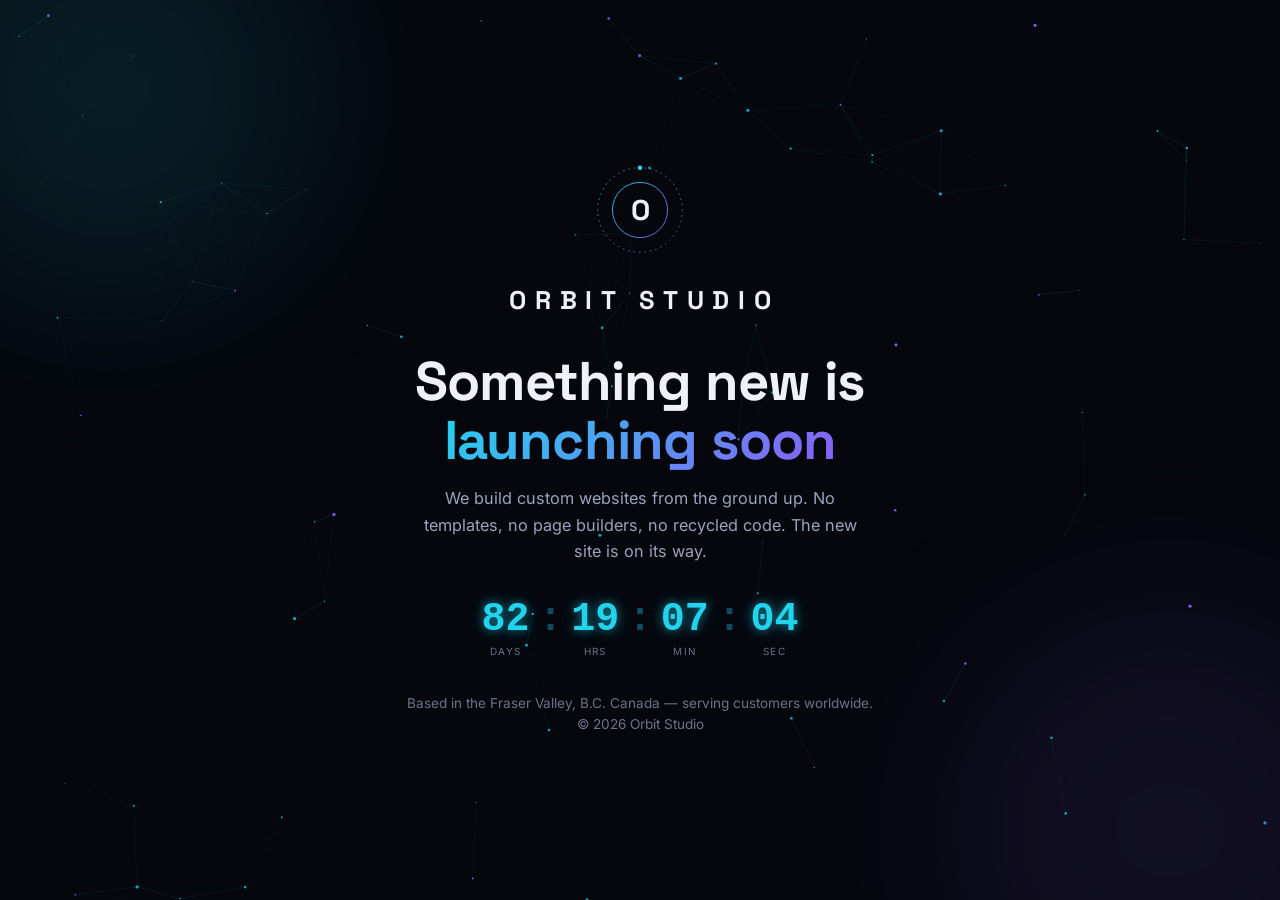
==== coming-soon.html @ 431dcc99 "Initial commit — Orbit Studio site Hand-written static site, no framework or build step.  Pages: - i" ====
<!DOCTYPE html>
<html lang="en">
<head>
<meta charset="UTF-8">
<meta name="viewport" content="width=device-width, initial-scale=1">
<title>Orbit Studio &mdash; Coming Soon</title>
<meta name="description" content="Orbit Studio is launching soon. Custom-built websites, designed and coded from the ground up. Based in the Fraser Valley, B.C. — serving customers worldwide.">

<!-- Deliberately a single self-contained file (styles and script inline, no
     local asset references). A holding page usually goes up on its own at
     the domain root before the rest of the site exists, so it shouldn't
     depend on css/, js/ or any image file being uploaded alongside it. -->

<link rel="icon" href="data:image/svg+xml,%3Csvg xmlns='http://www.w3.org/2000/svg' viewBox='0 0 100 100'%3E%3Ccircle cx='50' cy='50' r='44' fill='none' stroke='%2322d3ee' stroke-width='6'/%3E%3Ccircle cx='50' cy='10' r='8' fill='%238b5cf6'/%3E%3C/svg%3E">

<link rel="preconnect" href="https://fonts.googleapis.com">
<link rel="preconnect" href="https://fonts.gstatic.com" crossorigin>
<link href="https://fonts.googleapis.com/css2?family=Space+Grotesk:wght@500;600;700&family=Inter:wght@400;500;600&display=swap" rel="stylesheet">

<style>
  :root {
    --bg: #05070d;
    --surface: #10141f;
    --border: rgba(255, 255, 255, 0.08);
    --border-strong: rgba(255, 255, 255, 0.16);
    --text-primary: #eef1f8;
    --text-secondary: #9aa3ba;
    --text-muted: #6b7386;
    --cyan: #22d3ee;
    --violet: #8b5cf6;
    --gradient: linear-gradient(135deg, var(--cyan), var(--violet));
    --font-head: "Space Grotesk", "Inter", system-ui, sans-serif;
    --font-body: "Inter", system-ui, sans-serif;
    --radius-full: 999px;
  }

  * { box-sizing: border-box; }
  html, body { height: 100%; }
  body {
    margin: 0;
    background: var(--bg);
    color: var(--text-primary);
    font-family: var(--font-body);
    -webkit-font-smoothing: antialiased;
    display: flex;
    align-items: center;
    justify-content: center;
    padding: 2rem 1.25rem;
    position: relative;
    overflow-x: hidden;
  }

  #stars { position: fixed; inset: 0; width: 100%; height: 100%; z-index: 0; }
  .glow {
    position: fixed; border-radius: 50%; filter: blur(90px); opacity: 0.5;
    pointer-events: none; z-index: 0;
  }
  .glow--a { width: 420px; height: 420px; background: rgba(34, 211, 238, 0.22); top: -120px; left: -100px; }
  .glow--b { width: 460px; height: 460px; background: rgba(139, 92, 246, 0.2); bottom: -160px; right: -120px; }

  .wrap { position: relative; z-index: 1; width: 100%; max-width: 560px; text-align: center; }

  .mark { width: 92px; margin: 0 auto 1.75rem; display: block; }
  .mark svg { width: 100%; height: auto; display: block; }
  .mark__letter { font-family: var(--font-head); font-size: 62px; font-weight: 700; fill: var(--text-primary); }
  .ring-spin { transform-origin: 100px 100px; animation: spin 26s linear infinite; }

  .wordmark {
    font-family: var(--font-head);
    font-size: clamp(1.25rem, 4vw, 1.6rem);
    font-weight: 700;
    letter-spacing: 0.34em;
    padding-left: 0.34em; /* optical centering against the letter-spacing */
    margin: 0 0 2.25rem;
  }

  h1 {
    font-family: var(--font-head);
    font-size: clamp(2.1rem, 8vw, 3.4rem);
    font-weight: 700;
    line-height: 1.08;
    margin: 0 0 1rem;
    letter-spacing: -0.015em;
  }
  h1 .accent {
    background: var(--gradient);
    -webkit-background-clip: text;
    background-clip: text;
    color: transparent;
  }

  .lede { color: var(--text-secondary); font-size: 1.02rem; line-height: 1.6; margin: 0 auto 2.25rem; max-width: 44ch; }

  .sr-only {
    position: absolute; width: 1px; height: 1px; padding: 0; margin: -1px;
    overflow: hidden; clip: rect(0 0 0 0); white-space: nowrap; border: 0;
  }

  /* Decorative countdown — there's no launch date yet, so the digits just
     re-randomise on a steady interval to read as "live" (see the script),
     matching the countdown on the Requiem work card. */
  .countdown { margin: 0 0 2.25rem; }
  .countdown__row { display: flex; align-items: flex-start; justify-content: center; gap: 0.5rem; }
  .countdown__unit { display: flex; flex-direction: column; align-items: center; gap: 0.3rem; min-width: 3.1rem; }
  .countdown__num {
    font-family: "Courier New", ui-monospace, monospace;
    font-weight: 700;
    font-size: clamp(1.7rem, 6vw, 2.5rem);
    font-variant-numeric: tabular-nums; /* stops the digits jittering as they tick */
    color: var(--cyan);
    text-shadow: 0 0 10px rgba(34, 211, 238, 0.55), 0 0 24px rgba(34, 211, 238, 0.25);
    line-height: 1;
  }
  .countdown__label {
    font-size: 0.62rem; letter-spacing: 0.14em; text-transform: uppercase;
    color: var(--text-muted);
  }
  .countdown__sep {
    font-family: "Courier New", ui-monospace, monospace;
    font-weight: 700;
    font-size: clamp(1.7rem, 6vw, 2.5rem);
    color: rgba(34, 211, 238, 0.35);
    line-height: 1;
    animation: blink 1s step-end infinite;
  }
  .countdown__live {
    font-family: var(--font-head); font-weight: 600;
    font-size: 1.15rem; color: var(--cyan); margin: 0;
  }
  @keyframes blink { 50% { opacity: 0.2; } }

  /* Hidden unless NOTIFY_ENDPOINT is configured — see the note in the script.
     A signup box that silently bins the address is worse than no box. */
  .notify { display: none; margin-bottom: 2.25rem; }
  .notify.is-enabled { display: block; }
  .notify__form { display: flex; gap: 0.6rem; flex-wrap: wrap; justify-content: center; }
  .notify__input {
    flex: 1 1 220px; min-width: 0; padding: 0.8rem 1.1rem;
    background: rgba(5, 7, 13, 0.7); border: 1px solid var(--border-strong);
    border-radius: var(--radius-full); color: var(--text-primary);
    font-family: var(--font-body); font-size: 0.95rem;
    transition: border-color 180ms ease;
  }
  .notify__input::placeholder { color: var(--text-muted); }
  .notify__input:focus { outline: none; border-color: var(--cyan); }
  .notify__btn {
    flex: 0 0 auto; padding: 0.8rem 1.6rem; border: none; border-radius: var(--radius-full);
    background: var(--gradient); color: #051019;
    font-family: var(--font-head); font-weight: 600; font-size: 0.95rem; cursor: pointer;
    transition: opacity 180ms ease;
  }
  .notify__btn:hover { opacity: 0.9; }
  .notify__btn:disabled { opacity: 0.6; cursor: default; }
  .notify__msg { margin: 0.75rem 0 0; font-size: 0.88rem; min-height: 1.2em; color: var(--text-secondary); }
  .notify__msg.is-error { color: #f87171; }
  .notify__msg.is-ok { color: #34d399; }

  .meta { color: var(--text-muted); font-size: 0.85rem; line-height: 1.6; margin: 0; }

  /* --- Ship cursor -------------------------------------------------------
     Same effect as the site's intro screen: a ship that lags behind the
     real pointer and turns to face the way it's travelling, leaving a
     rocket trail. Reproduced inline rather than pulled from css/styles.css
     so this page stays deployable on its own. */
  .has-ship-cursor, .has-ship-cursor * { cursor: none !important; }

  .cursor-ship {
    position: fixed; top: 0; left: 0;
    width: 32px; height: 20px;
    margin: -10px 0 0 -16px;
    z-index: 9999;
    pointer-events: none;
    opacity: 0;
    transition: opacity 320ms cubic-bezier(0.16, 1, 0.3, 1);
    will-change: transform;
  }
  .cursor-ship.is-active { opacity: 1; }
  .cursor-ship__svg {
    width: 100%; height: 100%; overflow: visible;
    filter: drop-shadow(0 0 6px rgba(34, 211, 238, 0.55));
  }
  .cursor-ship__glow { fill: var(--cyan); opacity: 0.7; }

  .cursor-dot {
    position: fixed; top: 0; left: 0;
    width: 8px; height: 8px;
    margin: -4px 0 0 -4px;
    border-radius: 50%;
    background: #3b82f6;
    box-shadow: 0 0 6px rgba(59, 130, 246, 0.9), 0 0 12px rgba(59, 130, 246, 0.5);
    z-index: 10000;
    pointer-events: none;
    opacity: 0;
    transition: opacity 320ms cubic-bezier(0.16, 1, 0.3, 1);
    will-change: transform;
  }
  .cursor-dot.is-active { opacity: 1; }

  /* Sits above the background starfield but below .wrap, so the exhaust
     never cuts across the headline the way it would at a higher layer. */
  .cursor-trail { position: fixed; inset: 0; z-index: 0; pointer-events: none; }
  .trail-particle {
    position: absolute; top: 0; left: 0;
    border-radius: 50%;
    background-color: #eaf9ff;
    transform: translate(-50%, -50%) scale(0.7);
    opacity: 0;
  }
  .trail-particle.is-fading-blue { animation: trail-life-blue 8000ms cubic-bezier(0.16, 1, 0.3, 1) forwards; }
  @keyframes trail-life-blue {
    0% {
      opacity: 0.95; background-color: #eaf9ff;
      box-shadow: 0 0 10px rgba(34, 211, 238, 0.9), 0 0 22px rgba(139, 92, 246, 0.5);
      transform: translate(-50%, -50%) scale(0.7); filter: blur(0px);
    }
    8% {
      opacity: 0.92; background-color: #22d3ee;
      box-shadow: 0 0 12px rgba(34, 211, 238, 0.8), 0 0 24px rgba(139, 92, 246, 0.4);
      transform: translate(-50%, -50%) scale(1.05); filter: blur(0.5px);
    }
    18% {
      opacity: 0.75; background-color: #4c6f9c;
      box-shadow: 0 0 6px rgba(76, 111, 156, 0.35);
      transform: translate(-50%, -50%) scale(1.7); filter: blur(1.5px);
    }
    32% {
      opacity: 0.55; background-color: #d9d9dd; box-shadow: none;
      transform: translate(-50%, -50%) scale(2.4); filter: blur(2.5px);
    }
    100% {
      opacity: 0; background-color: #eeeef0; box-shadow: none;
      transform: translate(-50%, -50%) scale(4.4); filter: blur(6px);
    }
  }

  @keyframes spin { to { transform: rotate(360deg); } }

  @media (prefers-reduced-motion: reduce) {
    .ring-spin { animation: none; }
    .cursor-ship, .cursor-dot, .cursor-trail { display: none; }
    .has-ship-cursor, .has-ship-cursor * { cursor: auto !important; }
  }
</style>
</head>
<body>

<canvas id="stars" aria-hidden="true"></canvas>
<div class="glow glow--a" aria-hidden="true"></div>
<div class="glow glow--b" aria-hidden="true"></div>

<div class="cursor-trail" id="cursor-trail" aria-hidden="true"></div>
<div class="cursor-ship" id="cursor-ship" aria-hidden="true">
  <svg viewBox="0 0 32 20" class="cursor-ship__svg">
    <defs>
      <linearGradient id="shipGrad" x1="0%" y1="0%" x2="100%" y2="0%">
        <stop offset="0%" stop-color="#8b5cf6"/>
        <stop offset="100%" stop-color="#22d3ee"/>
      </linearGradient>
    </defs>
    <circle class="cursor-ship__glow" cx="4" cy="10" r="4"/>
    <path d="M28 10 L4 3 L9 10 L4 17 Z" fill="url(#shipGrad)" stroke="#eef1f8" stroke-width="0.6" stroke-linejoin="round"/>
  </svg>
</div>
<div class="cursor-dot" id="cursor-dot" aria-hidden="true"></div>

<main class="wrap">
  <span class="mark" aria-hidden="true">
    <svg viewBox="0 0 200 200">
      <defs>
        <linearGradient id="g" x1="0%" y1="0%" x2="100%" y2="100%">
          <stop offset="0%" stop-color="#22d3ee"/>
          <stop offset="100%" stop-color="#8b5cf6"/>
        </linearGradient>
      </defs>
      <g class="ring-spin">
        <circle cx="100" cy="100" r="92" fill="none" stroke="url(#g)" stroke-width="1.5" stroke-dasharray="2 10" stroke-linecap="round"/>
        <circle cx="100" cy="8" r="5" fill="#22d3ee"/>
      </g>
      <circle cx="100" cy="100" r="60" fill="#05070d" stroke="url(#g)" stroke-width="2"/>
      <text x="100" y="122" text-anchor="middle" class="mark__letter">O</text>
    </svg>
  </span>

  <p class="wordmark">ORBIT STUDIO</p>

  <h1>Something new is <span class="accent">launching soon</span></h1>

  <p class="lede">
    We build custom websites from the ground up. No templates, no page
    builders, no recycled code. The new site is on its way.
  </p>

  <div class="countdown" id="countdown">
    <p class="sr-only" id="countdown-sr"></p>
    <div class="countdown__row" id="countdown-row" aria-hidden="true">
      <span class="countdown__unit"><span class="countdown__num" id="cd-days">00</span><span class="countdown__label">Days</span></span>
      <span class="countdown__sep">:</span>
      <span class="countdown__unit"><span class="countdown__num" id="cd-hrs">00</span><span class="countdown__label">Hrs</span></span>
      <span class="countdown__sep">:</span>
      <span class="countdown__unit"><span class="countdown__num" id="cd-min">00</span><span class="countdown__label">Min</span></span>
      <span class="countdown__sep">:</span>
      <span class="countdown__unit"><span class="countdown__num" id="cd-sec">00</span><span class="countdown__label">Sec</span></span>
    </div>
  </div>

  <div class="notify" id="notify">
    <form class="notify__form" id="notify-form" novalidate>
      <input
        type="email"
        id="notify-email"
        class="notify__input"
        placeholder="you@yourbusiness.com"
        aria-label="Your email address"
        autocomplete="email"
        required
      >
      <button type="submit" class="notify__btn" id="notify-btn">Notify Me</button>
    </form>
    <p class="notify__msg" id="notify-msg" role="status" aria-live="polite"></p>
  </div>

  <p class="meta">
    Based in the Fraser Valley, B.C. Canada &mdash; serving customers worldwide.<br>
    &copy; <span id="year"></span> Orbit Studio
  </p>
</main>

<script>
(() => {
  "use strict";

  /* ------------------------------------------------------------------
     Where "Notify Me" signups are sent. Empty by default, and while it's
     empty the signup box stays HIDDEN rather than collecting addresses
     that go nowhere — a form that promises to notify someone and then
     discards their email is worse than not offering one. Paste a
     Formspree form URL in and the box appears by itself.
     ------------------------------------------------------------------ */
  const NOTIFY_ENDPOINT = ""; // e.g. "https://formspree.io/f/abcdwxyz"

  document.getElementById("year").textContent = new Date().getFullYear();

  /* ------------------------------------------------------------------
     Countdown — decorative, same approach as the Requiem work card on the
     main site: there's no launch date, so every digit just re-randomises
     on a steady interval to read as "live" rather than counting toward a
     real moment. The digits are aria-hidden and the screen-reader line
     stays generic, so nothing announces a launch time that doesn't exist.
     ------------------------------------------------------------------ */
  (function countdown() {
    const nums = [
      document.getElementById("cd-days"),
      document.getElementById("cd-hrs"),
      document.getElementById("cd-min"),
      document.getElementById("cd-sec"),
    ];
    if (!nums[0]) return;

    document.getElementById("countdown-sr").textContent = "Launching soon.";

    const maxes = [99, 23, 59, 59]; // Days, Hrs, Min, Sec — real-world ranges
    const pad = (n) => String(n).padStart(2, "0");

    function randomize() {
      nums.forEach((el, i) => {
        el.textContent = pad(Math.floor(Math.random() * (maxes[i] + 1)));
      });
    }

    randomize();
    setInterval(randomize, 900);
  })();

  const notify = document.getElementById("notify");
  if (NOTIFY_ENDPOINT) {
    notify.classList.add("is-enabled");

    const form = document.getElementById("notify-form");
    const input = document.getElementById("notify-email");
    const btn = document.getElementById("notify-btn");
    const msg = document.getElementById("notify-msg");

    form.addEventListener("submit", async (e) => {
      e.preventDefault();
      const email = input.value.trim();
      msg.className = "notify__msg";

      if (!/^[^\s@]+@[^\s@]+\.[^\s@]+$/.test(email)) {
        msg.textContent = "Please enter a valid email address.";
        msg.classList.add("is-error");
        input.focus();
        return;
      }

      btn.disabled = true;
      btn.textContent = "Sending…";
      try {
        const res = await fetch(NOTIFY_ENDPOINT, {
          method: "POST",
          headers: { "Content-Type": "application/json", Accept: "application/json" },
          body: JSON.stringify({ email, source: "Coming soon page" }),
        });
        if (!res.ok) throw new Error("HTTP " + res.status);
        // Only claimed once the send actually succeeded.
        form.style.display = "none";
        msg.textContent = "You're on the list — we'll be in touch at launch.";
        msg.classList.add("is-ok");
      } catch (err) {
        msg.textContent = "Something went wrong. Please email or call us instead.";
        msg.classList.add("is-error");
        btn.disabled = false;
        btn.textContent = "Notify Me";
      }
    });
  } else {
    console.warn(
      "[orbit] NOTIFY_ENDPOINT is empty in coming-soon.html — the signup box is " +
        "hidden so nobody's address gets collected and dropped. Add a form URL to enable it."
    );
  }

  const reduceMotion = window.matchMedia("(prefers-reduced-motion: reduce)").matches;
  const finePointer = window.matchMedia("(pointer: fine)").matches;

  /* ------------------------------------------------------------------
     Ship cursor — the same chase effect as the site's intro screen: the
     ship eases toward the real pointer rather than tracking it exactly,
     rotates to face its direction of travel, and drops rocket exhaust
     behind it. Desktop pointers only (there's nothing to chase on a
     touchscreen) and off under reduced-motion.
     ------------------------------------------------------------------ */
  if (finePointer && !reduceMotion) {
    const ship = document.getElementById("cursor-ship");
    const dot = document.getElementById("cursor-dot");
    const trail = document.getElementById("cursor-trail");

    document.body.classList.add("has-ship-cursor");

    let targetX = window.innerWidth / 2;
    let targetY = window.innerHeight / 2;
    let curX = targetX, curY = targetY;
    let curAngle = 0, targetAngle = 0;
    let lastEmitX = curX, lastEmitY = curY;
    let active = false;

    const TRAIL_LIFETIME = 8000; // matches the trail-life-blue duration above
    const MAX_PARTICLES = 140;
    let particleCount = 0;

    // Shortest-path interpolation so the ship never spins the long way round.
    const angleLerp = (a, b, t) => {
      const diff = ((((b - a) % 360) + 540) % 360) - 180;
      return a + diff * t;
    };

    function spawnTrailParticle(x, y, headingDeg) {
      if (particleCount >= MAX_PARTICLES) return;
      const rad = ((headingDeg + 180) * Math.PI) / 180; // point back, opposite of travel
      const perp = rad + Math.PI / 2;
      const jitter = (Math.random() - 0.5) * 6;
      const px = x + Math.cos(rad) * 13 + Math.cos(perp) * jitter;
      const py = y + Math.sin(rad) * 13 + Math.sin(perp) * jitter;

      const p = document.createElement("span");
      p.className = "trail-particle";
      p.style.left = px + "px";
      p.style.top = py + "px";
      const size = 4 + Math.random() * 4;
      p.style.width = size + "px";
      p.style.height = size + "px";
      trail.appendChild(p);
      particleCount++;

      requestAnimationFrame(() => p.classList.add("is-fading-blue"));
      setTimeout(() => { p.remove(); particleCount--; }, TRAIL_LIFETIME);
    }

    document.addEventListener("mousemove", (e) => {
      targetX = e.clientX;
      targetY = e.clientY;
      // The dot marks the exact live pointer position — no lag, unlike the ship.
      dot.style.transform = `translate(${e.clientX}px, ${e.clientY}px)`;
      if (!active) {
        active = true;
        ship.classList.add("is-active");
        dot.classList.add("is-active");
      }
    });
    document.addEventListener("mouseleave", () => {
      active = false;
      ship.classList.remove("is-active");
      dot.classList.remove("is-active");
    });

    (function shipFrame() {
      const dx = targetX - curX;
      const dy = targetY - curY;
      curX += dx * 0.2;
      curY += dy * 0.2;

      if (Math.hypot(dx, dy) > 0.6) targetAngle = (Math.atan2(dy, dx) * 180) / Math.PI;
      curAngle = angleLerp(curAngle, targetAngle, 0.2);

      ship.style.transform = `translate(${curX}px, ${curY}px) rotate(${curAngle}deg)`;

      if (active && Math.hypot(curX - lastEmitX, curY - lastEmitY) > 10) {
        spawnTrailParticle(curX, curY, curAngle);
        lastEmitX = curX;
        lastEmitY = curY;
      }
      requestAnimationFrame(shipFrame);
    })();
  }

  /* ------------------------------------------------------------------
     Drifting starfield, same visual language as the main site's hero.
     Skipped entirely under prefers-reduced-motion.
     ------------------------------------------------------------------ */
  const canvas = document.getElementById("stars");
  if (reduceMotion) {
    canvas.style.display = "none";
    return;
  }

  const ctx = canvas.getContext("2d");
  let w = 0, h = 0, stars = [], rafId = null;

  function resize() {
    const dpr = Math.min(window.devicePixelRatio || 1, 2);
    w = window.innerWidth;
    h = window.innerHeight;
    canvas.width = w * dpr;
    canvas.height = h * dpr;
    ctx.setTransform(dpr, 0, 0, dpr, 0, 0);
    // Density scales with area so it looks the same on a phone and a monitor.
    const count = Math.round((w * h) / 14000);
    stars = Array.from({ length: count }, () => ({
      x: Math.random() * w,
      y: Math.random() * h,
      r: Math.random() * 1.3 + 0.4,
      vx: (Math.random() - 0.5) * 0.12,
      vy: (Math.random() - 0.5) * 0.12,
      alt: Math.random() > 0.75,
    }));
  }

  function frame() {
    ctx.clearRect(0, 0, w, h);

    for (const s of stars) {
      s.x += s.vx;
      s.y += s.vy;
      if (s.x < 0) s.x = w; else if (s.x > w) s.x = 0;
      if (s.y < 0) s.y = h; else if (s.y > h) s.y = 0;
      ctx.beginPath();
      ctx.arc(s.x, s.y, s.r, 0, Math.PI * 2);
      ctx.fillStyle = s.alt ? "rgba(139, 92, 246, 0.9)" : "rgba(34, 211, 238, 0.75)";
      ctx.fill();
    }

    // Constellation lines between near neighbours.
    for (let i = 0; i < stars.length; i++) {
      for (let j = i + 1; j < stars.length; j++) {
        const dx = stars[i].x - stars[j].x;
        const dy = stars[i].y - stars[j].y;
        const dist = Math.hypot(dx, dy);
        if (dist < 130) {
          ctx.beginPath();
          ctx.moveTo(stars[i].x, stars[i].y);
          ctx.lineTo(stars[j].x, stars[j].y);
          ctx.strokeStyle = "rgba(34, 211, 238, " + (0.14 * (1 - dist / 130)).toFixed(3) + ")";
          ctx.lineWidth = 1;
          ctx.stroke();
        }
      }
    }

    rafId = requestAnimationFrame(frame);
  }

  window.addEventListener("resize", resize);
  resize();
  frame();

  // Stop burning frames while the tab is in the background.
  document.addEventListener("visibilitychange", () => {
    if (document.hidden) {
      cancelAnimationFrame(rafId);
    } else if (!rafId || document.visibilityState === "visible") {
      cancelAnimationFrame(rafId);
      rafId = requestAnimationFrame(frame);
    }
  });
})();
</script>
</body>
</html>
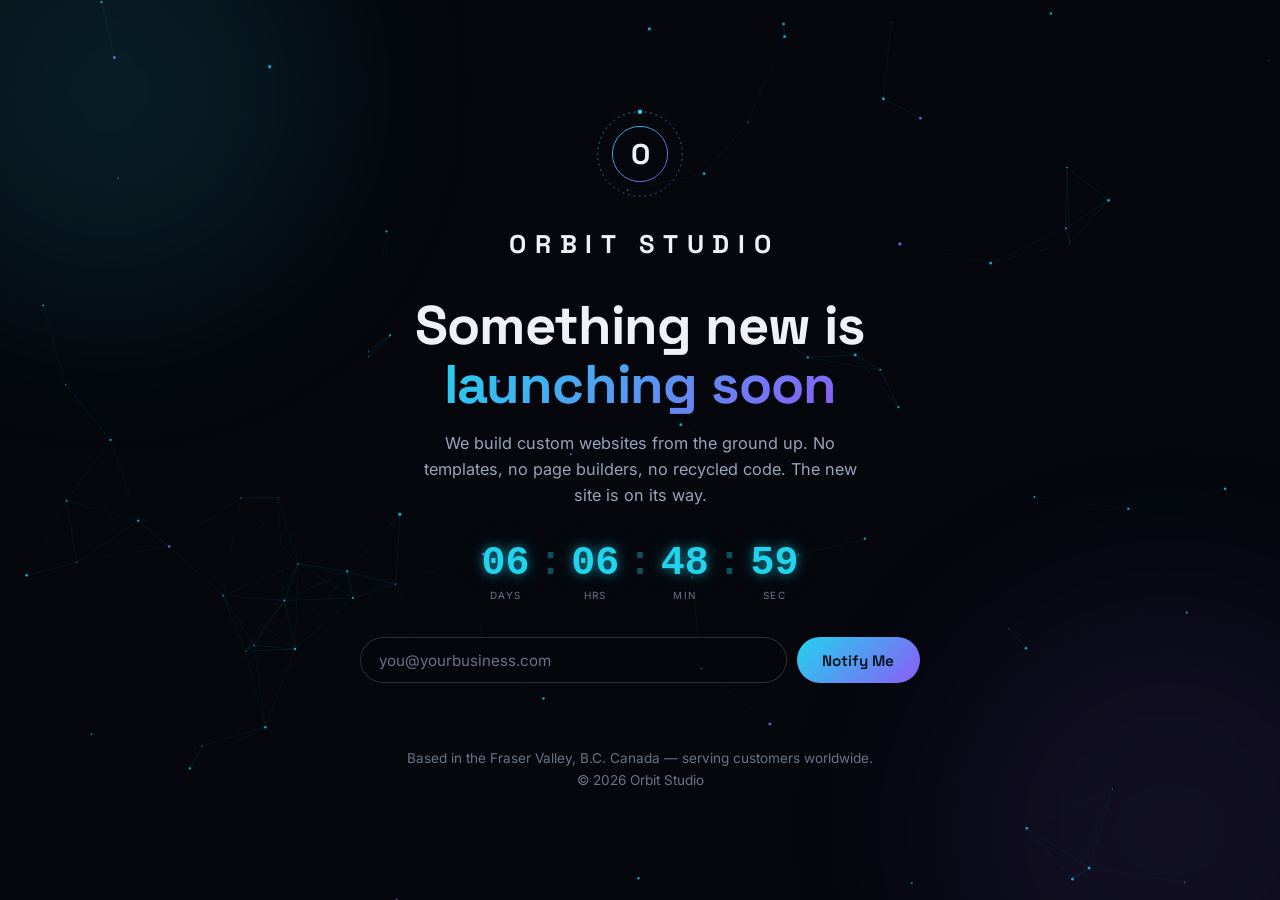
==== commit 149b70ef: "Wire the forms to Formspree The contact form has been validating, waiting a second on a timer and th" ====
--- a/coming-soon.html
+++ b/coming-soon.html
@@ -330,13 +330,13 @@
   "use strict";
 
   /* ------------------------------------------------------------------
-     Where "Notify Me" signups are sent. Empty by default, and while it's
-     empty the signup box stays HIDDEN rather than collecting addresses
-     that go nowhere — a form that promises to notify someone and then
-     discards their email is worse than not offering one. Paste a
-     Formspree form URL in and the box appears by itself.
+     Where "Notify Me" signups are sent — the same Formspree form the main
+     site uses. Emptying it again is a supported state: the signup box then
+     stays HIDDEN rather than collecting addresses that go nowhere, because
+     a form that promises to notify someone and then discards their email is
+     worse than not offering one.
      ------------------------------------------------------------------ */
-  const NOTIFY_ENDPOINT = ""; // e.g. "https://formspree.io/f/abcdwxyz"
+  const NOTIFY_ENDPOINT = "https://formspree.io/f/xppqjblz";
 
   document.getElementById("year").textContent = new Date().getFullYear();
 
